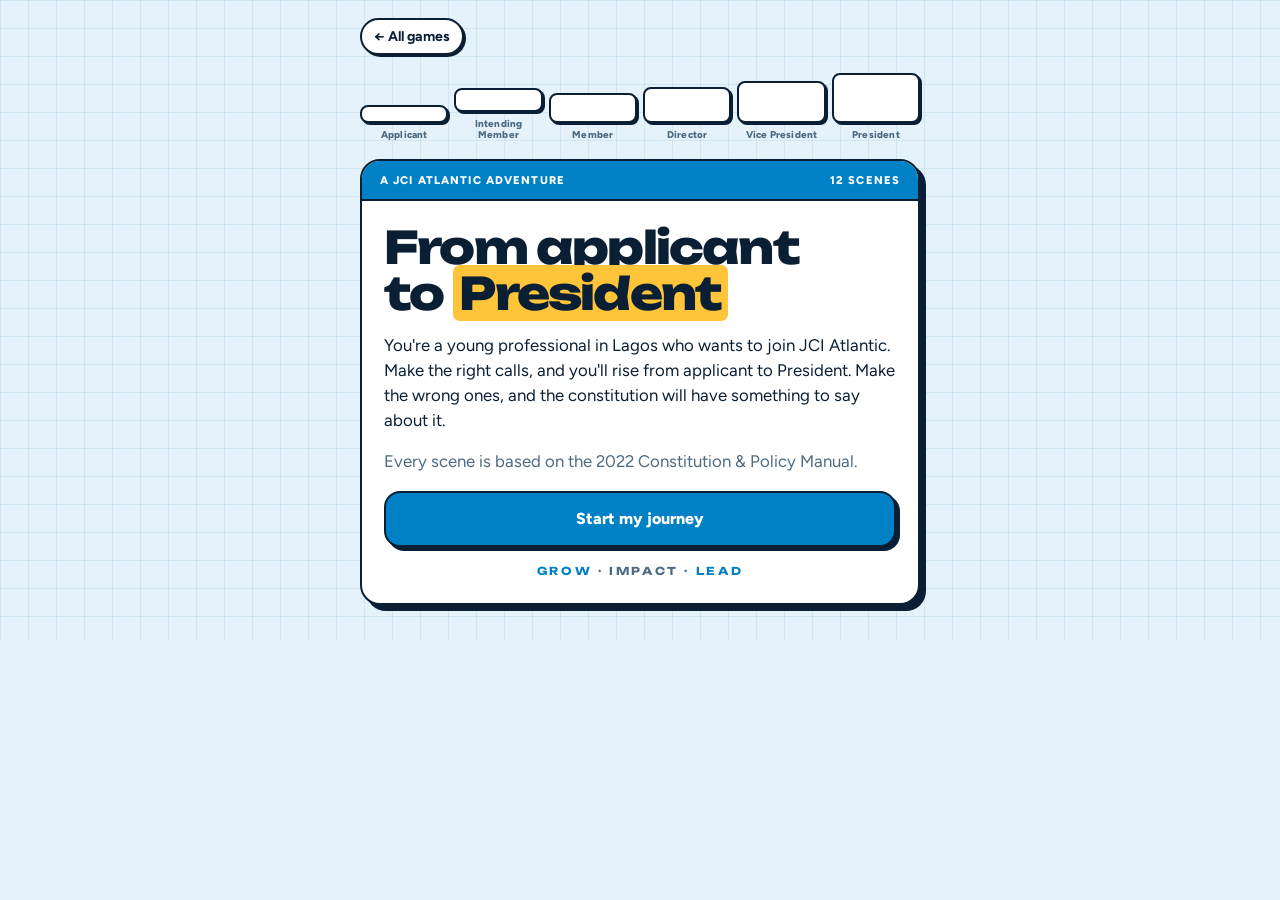
==== site/adventure.html @ ea5b9d31 "JCI Atlantic Constitution Games: swipe, adventure, crossword & bingo Static site served by nginx on " ====
<!doctype html>
<html lang="en"><head><meta charset="utf-8"><meta name="viewport" content="width=device-width,initial-scale=1,viewport-fit=cover">
<title>Road to President</title>
<meta name="theme-color" content="#0081c6">
<link rel="icon" href="favicon.svg" type="image/svg+xml">
<link rel="preconnect" href="https://fonts.googleapis.com">
<link rel="stylesheet" href="https://fonts.googleapis.com/css2?family=Unbounded:wght@700;800&family=Figtree:wght@400;600;800&display=swap">
<link rel="stylesheet" href="theme.css">
<style>
/* Layout: narrow column. A stepped career ladder (bars rise left to right) above the scene panel. */
.app{max-width:560px;margin:0 auto;display:flex;flex-direction:column;gap:18px;padding-block:18px 36px}
.hud{display:flex;justify-content:space-between;align-items:center;gap:12px}
.slips{font-family:var(--display);font-weight:800;font-size:.85rem;font-variant-numeric:tabular-nums;background:var(--surface);border:2.5px solid var(--border);border-radius:99px;padding:5px 14px;box-shadow:2px 2px 0 var(--shade)}
.slips span{color:var(--coral)}

.ladder{display:grid;grid-template-columns:repeat(6,minmax(0,1fr));gap:6px;align-items:end}
.ladder div{display:flex;flex-direction:column;gap:6px;font-size:.62rem;font-weight:800;line-height:1.15;color:var(--muted);text-align:center;letter-spacing:.02em}
.ladder div::before{content:"";border:2.5px solid var(--border);border-radius:8px;background:var(--surface);box-shadow:2px 2px 0 var(--shade)}
.ladder div:nth-child(1)::before{height:14px}.ladder div:nth-child(2)::before{height:20px}.ladder div:nth-child(3)::before{height:26px}
.ladder div:nth-child(4)::before{height:32px}.ladder div:nth-child(5)::before{height:38px}.ladder div:nth-child(6)::before{height:46px}
.ladder div.done::before{background:var(--gold)}
.ladder div.now{color:var(--ink)}
.ladder div.now::before{background:var(--blue)}

.top{background:var(--blue);color:var(--blue-ink);border-bottom:2.5px solid var(--border);padding:11px 18px;display:flex;justify-content:space-between;gap:8px;font-size:.7rem;letter-spacing:.1em;text-transform:uppercase;font-weight:800}
.top.bad{background:var(--coral);color:var(--on-color)} .top.good{background:var(--mint);color:var(--on-color)}
.body{padding:24px 22px;display:flex;flex-direction:column;gap:16px}
h1,h2{font-family:var(--display);font-weight:800;letter-spacing:-.04em;margin:0;text-wrap:balance}
h1{font-size:clamp(2rem,9vw,2.8rem);line-height:1.02}
h1 em{font-style:normal;background:var(--gold);color:var(--on-color);padding:0 .15em;border-radius:.15em;box-decoration-break:clone;-webkit-box-decoration-break:clone}
h2{font-size:1.45rem;line-height:1.15}
.body>p{font-size:1.05rem}
.choices{display:flex;flex-direction:column;gap:12px}
.choice{text-align:left;background:var(--surface);color:var(--ink);border:2.5px solid var(--border);border-radius:16px;padding:14px 16px;font-size:.98rem;font-weight:600;line-height:1.4;
  display:flex;gap:14px;align-items:flex-start;box-shadow:4px 4px 0 var(--shade);transition:transform .08s,box-shadow .08s,background .15s}
.choice:hover{background:var(--blue-soft)}
.choice:active{transform:translate(4px,4px);box-shadow:0 0 0 var(--shade)}
.choice .k{font-family:var(--display);font-weight:800;flex:none;width:30px;height:30px;border-radius:50%;border:2.5px solid var(--border);background:var(--gold);color:var(--on-color);display:grid;place-items:center;font-size:.8rem}
.main,.ghost{border:2.5px solid var(--border);border-radius:16px;padding:14px 16px;font-weight:800;font-size:1rem;box-shadow:4px 4px 0 var(--shade);transition:transform .08s,box-shadow .08s}
.main:active,.ghost:active{transform:translate(4px,4px);box-shadow:0 0 0 var(--shade)}
.main{background:var(--blue);color:var(--blue-ink)}
.ghost{background:var(--surface);color:var(--ink)}
.row>button{flex:1}
.rule{border-top:2px dashed var(--soft);padding-top:14px;display:flex;flex-direction:column;gap:8px}
.fail{font-family:var(--display);font-weight:800;font-size:1.55rem;line-height:1.15;letter-spacing:-.035em;color:var(--coral)}
.win{font-family:var(--display);font-weight:800;font-size:1.25rem;letter-spacing:-.03em;color:var(--mint)}
.big{font-family:var(--display);font-weight:800;font-size:3.6rem;line-height:1;letter-spacing:-.05em;font-variant-numeric:tabular-nums}
.sash{font-family:var(--display);font-weight:700;letter-spacing:.24em;font-size:.68rem;color:var(--muted);text-align:center}
.sash b{color:var(--blue)}
</style></head><body>
<div class="app">
  <div class="hud">
    <a class="back" href="index.html">← All games</a>
    <div class="slips" id="slips" hidden>Slip-ups <span id="slipN">0</span></div>
  </div>
  <div class="ladder" id="ladder"></div>
  <main id="view"></main>
</div>
<script>
const STAGES=["Applicant","Intending Member","Member","Director","Vice President","President"];
const SCENES=[
 {s:0,title:"The application",
  text:"It's 10 February. You've been to a few JCI Atlantic events and you're hooked. You want to be inducted this September. How do you apply?",
  choices:[
   {t:"Email your application to the President through the Director of HR & Welfare, with your birth certificate and a reference letter from a member in good standing.",ok:true},
   {t:"Turn up at the next General Assembly, pay 30,000 naira cash and ask to be inducted on the spot.",fail:"Politely escorted to the refreshments table",why:"Applications go in writing by email, through the Director of HR & Welfare, before 20 February. There's no walk-in induction."},
   {t:"Ask your friend who's a member to add you to the WhatsApp group. That makes it official.",fail:"Added to the group. Still not a member.",why:"Membership starts with a written application and a reference letter. The Board then votes on it."}],
  win:"Applications for September close on 20 February, and the Board accepts them by majority vote. You'll get an acceptance letter by the first weekend in March.",art:"Bylaw 6-3"},
 {s:1,title:"Probation plan",
  text:"You're accepted as an intending member. Probation lasts at least six months. Which plan gets you to induction?",
  choices:[
   {t:"Go to every project, but skip the intending members training. Projects count more.",fail:"Automatically disqualified",why:"Taking part in activities but neglecting the intending members training (or the other way round) is an automatic disqualification for induction."},
   {t:"Attend 3 General Assemblies, 2 projects, 1 JCI Nigeria event in Lagos, the intending members training, and pay 30,000 naira dues before induction.",ok:true},
   {t:"Attend one General Assembly and make a big donation instead.",fail:"Thanked warmly. Not inducted.",why:"The probation checklist is fixed: three General Assemblies, two projects, a JCI Nigeria event, the training, and dues."}],
  win:"After the intending members interview (with your 5-year plan), the Board confirms who gets inducted in the first week of September.",art:"Bylaw 6-4"},
 {s:1,title:"Induction night",
  text:"It's September and you're at the front of the room. The President asks you to recite the JCI Creed.",
  choices:[
   {t:"Read it from your phone. Nobody memorizes these things.",fail:"The whole room recites it for you, slowly",why:"Intending members recite the Creed off hand at induction."},
   {t:"Recite it from memory, then take the oath.",ok:true},
   {t:"Ask to skip the Creed and go straight to the lapel pin.",fail:"No pin for you tonight",why:"The Creed comes first, then the oath, then the lapel pin, certificate and a copy of the constitution."}],
  win:"You recite the Creed, take the oath, and the President pins your JCI lapel pin. Welcome to JCI Atlantic.",art:"Article 6-5"},
 {s:2,title:"Your first AGM",
  text:"It's the November Annual General Meeting, your first as a full member. What do you wear?",
  choices:[
   {t:"Smart business casual. Chinos, a nice shirt, no tie.",fail:"Fined 1,000 naira and muted for the day",why:"Dressing to the AGM is strictly formal or traditional. Improper dressing costs 1,000 naira and your speaking and voting rights at that meeting."},
   {t:"Formal or traditional attire.",ok:true},
   {t:"Your JCI Atlantic t-shirt. Show some team spirit.",fail:"Team spirit noted. Fine also noted.",why:"Business meetings call for formal, business casual or traditional attire, and the AGM only accepts formal or traditional."}],
  win:"You look the part. The AGM is strictly formal or traditional.",art:"Article 8-1, Sec. 2"},
 {s:2,title:"Election time",
  text:"The elections begin. A candidate for President is your friend and you'd love to vote for them. What happens?",
  choices:[
   {t:"You vote. You're a member now, and every vote counts.",fail:"Your ballot is gently handed back",why:"Newly inducted members can't vote for elected officers at the AGM of the year they were inducted."},
   {t:"Give your vote to a senior member as your proxy.",fail:"The General Legal Counsel shakes her head",why:"Proxies aren't recognized, and no one can cast more than one vote."},
   {t:"You watch this one. New inductees can't vote for officers at the AGM of their induction year.",ok:true}],
  win:"Next year you'll have the vote. For now, you get a front-row view of how elections run.",art:"Bylaw 6-7"},
 {s:2,title:"Dues season",
  text:"It's March and money is tight. You can't pay the 30,000 naira dues all at once. What do you do?",
  choices:[
   {t:"Relax. Dues are due by December.",fail:"April arrives. Your vote doesn't.",why:"Dues are due by 31 March. After that you lose your vote, your speaking rights and financial benefits."},
   {t:"Agree a payment plan with the Director of Finance before 31 March, finishing by 31 May.",ok:true},
   {t:"Skip this year and pay double next year.",fail:"Two years unpaid, membership withdrawn",why:"Not paying for two consecutive years means automatic withdrawal of membership."}],
  win:"A payment plan agreed before 31 March keeps your rights, as long as it ends by 31 May.",art:"Bylaw 15-4"},
 {s:2,title:"Running late",
  text:"You know you'll be late to Sunday's General Assembly. What do you do?",
  choices:[
   {t:"Email the General Secretary at least 12 hours before the meeting.",ok:true},
   {t:"Post 'running late' in the WhatsApp group five minutes before start.",fail:"Fined 500 naira for lateness",why:"Apologies go by email to the General Secretary, at least 12 hours before the meeting. Late without notice means a fine."},
   {t:"Just slip in quietly. Nobody notices one person.",fail:"The Meeting Manager notices. The Meeting Manager always notices.",why:"The Meeting Manager takes attendance. Arriving less than 5 minutes before start time without notice counts as late."}],
  win:"Written notice by email, 12 hours ahead, keeps you in the clear.",art:"Article 8-1, Sec. 3"},
 {s:3,title:"Joining the Board",
  text:"You're appointed Director of Communications. The Officers Training School in January clashes with a trip. What do you do?",
  choices:[
   {t:"Skip it. You'll read the notes later.",fail:"Your seat goes to someone else",why:"The OTS is mandatory for all officers. Missing it is grounds for terminating your position and appointing someone new."},
   {t:"Move the trip and attend the OTS.",ok:true},
   {t:"Send your assistant to attend on your behalf.",fail:"Your assistant now has your job",why:"Every officer must attend the OTS themselves."}],
  win:"Good call. And as Director of Communications, remember: at least two social media posts every week.",art:"Bylaw 13-5"},
 {s:3,title:"Ambition",
  text:"You've been a member for 15 months with one Board tenure. You want to run for Vice President this year. Can you?",
  choices:[
   {t:"Yes. Any member in good standing can run.",fail:"Nomination returned by the committee",why:"VP candidates need at least 23 months of membership and two complete Board tenures, among other requirements."},
   {t:"Not yet. You need 23 months as a member and two complete Board tenures.",ok:true},
   {t:"Yes, if you pay double the nomination fee.",fail:"The committee is not for sale",why:"The nomination fee doesn't change eligibility."}],
  win:"VP candidates also need to be on the current Board, have attended a JCIN area conference and a national convention, have 70% attendance this year, and have completed two JCI courses.",art:"Article 9-9, Sec. 6"},
 {s:4,title:"The nomination",
  text:"A year later, you're eligible. How do you get on the ballot for Vice President?",
  choices:[
   {t:"Stand up at the AGM and announce yourself.",fail:"The President asks if there are written nominations. There are.",why:"Verbal nominations at the AGM happen only if no written nomination has come in for that office."},
   {t:"Get a written nomination from two members in good standing to the Nomination Committee at least 30 days before the AGM, then pay 5,000 naira.",ok:true},
   {t:"Send your election flier to every platform straight away.",fail:"Flier pulled for review",why:"The Nomination Committee must review and approve fliers before they go out."}],
  win:"You're on the ballot. You win, and you're assigned to Administration.",art:"Bylaw 9-6.3"},
 {s:4,title:"The unexpected",
  text:"Midway through your term as VP Administration, the President relocates abroad and can't continue. What happens?",
  choices:[
   {t:"The VP Project automatically becomes President.",fail:"The General Legal Counsel reads the bylaw aloud",why:"The VP Administration has the first right of refusal. The VP Project steps in only if they decline."},
   {t:"You have the first right of refusal. If you accept, it's subject to approval at the next General Membership Meeting.",ok:true},
   {t:"The Board calls a snap election that weekend.",fail:"Nice try. No snap elections.",why:"A presidential vacancy goes to the VP Administration first, then the VP Project."}],
  win:"You step up to finish the term. Now for the real test: running for a full term of your own.",art:"Bylaw 9-10, Sec. 3"},
 {s:4,title:"Running for President",
  text:"You want to run for a full term as President. Which checklist do you need to meet?",
  choices:[
   {t:"Be financial, 3 complete Board tenures, on the current Board, VP experience, 35 months of membership, a JCIN area conference and national convention, 70% attendance this year, and 3 JCI courses.",ok:true},
   {t:"Be financial and have 18 months of membership. Experience comes on the job.",fail:"Nomination returned. Again.",why:"Presidential candidates need 35 months of membership, three complete Board tenures and VP experience, among other requirements."},
   {t:"Anything goes. You've already been acting President.",fail:"Acting is not the same as eligible",why:"Every presidential candidate must meet the full list of qualifications, without exception."}],
  win:"You meet every requirement. On AGM day, the votes are counted.",art:"Article 9-9, Sec. 5"}
];

const $=id=>document.getElementById(id);
const view=$("view");
let n=0,slips=0;
function shuffle(a){a=a.slice();for(let j=a.length-1;j>0;j--){const r=Math.floor(Math.random()*(j+1));[a[j],a[r]]=[a[r],a[j]]}return a}
function esc(s){return s.replace(/[&<>]/g,c=>({"&":"&amp;","<":"&lt;",">":"&gt;"}[c]))}
function ladder(stage){
  $("ladder").innerHTML=STAGES.map((x,k)=>`<div class="${k<stage?"done":k===stage?"now":""}">${x}</div>`).join("");
}

function intro(){
  $("slips").hidden=true;ladder(-1);
  view.innerHTML=`<section class="panel"><div class="top"><span>A JCI Atlantic adventure</span><span>12 scenes</span></div>
  <div class="body">
    <h1>From applicant to <em>President</em></h1>
    <p>You're a young professional in Lagos who wants to join JCI Atlantic. Make the right calls, and you'll rise from applicant to President. Make the wrong ones, and the constitution will have something to say about it.</p>
    <p class="muted">Every scene is based on the 2022 Constitution &amp; Policy Manual.</p>
    <button class="main" id="go">Start my journey</button>
    <div class="sash"><b>GROW</b> · IMPACT · <b>LEAD</b></div>
  </div></section>`;
  $("go").onclick=()=>{n=0;slips=0;$("slips").hidden=false;$("slipN").textContent=0;scene()};
}

function scene(){
  const sc=SCENES[n];ladder(sc.s);
  const opts=shuffle(sc.choices);
  view.innerHTML=`<section class="panel"><div class="top"><span>${STAGES[sc.s]}</span><span>Scene ${n+1} of ${SCENES.length}</span></div>
  <div class="body"><h2>${esc(sc.title)}</h2><p>${esc(sc.text)}</p>
  <div class="choices">${opts.map((o,k)=>`<button class="choice" data-k="${k}"><span class="k">${"ABC"[k]}</span><span>${esc(o.t)}</span></button>`).join("")}</div></div></section>`;
  view.querySelectorAll(".choice").forEach(b=>b.onclick=()=>pick(opts[+b.dataset.k]));
  view.querySelector(".choice").focus({preventScroll:true});
  window.scrollTo({top:0});
}

function pick(o){
  const sc=SCENES[n];
  if(o.ok){
    view.innerHTML=`<section class="panel"><div class="top good"><span>Good call</span><span>${esc(sc.art)}</span></div>
    <div class="body"><div class="win">✓ ${esc(sc.title)}: done</div><p>${esc(sc.win)}</p>
    <span class="cite">${esc(sc.art)}</span>
    <button class="main" id="nx">${n+1<SCENES.length?"Continue →":"Count the votes →"}</button></div></section>`;
    $("nx").onclick=()=>{n++;n<SCENES.length?scene():finale()};$("nx").focus();
  }else{
    slips++;$("slipN").textContent=slips;
    view.innerHTML=`<section class="panel"><div class="top bad"><span>Game over (sort of)</span><span>${esc(sc.art)}</span></div>
    <div class="body"><div class="fail">${esc(o.fail)}</div>
    <p class="muted">You chose: ${esc(o.t)}</p>
    <div class="rule"><span class="label">What the constitution says</span><p>${esc(o.why)}</p><span class="cite">${esc(sc.art)}</span></div>
    <div class="row"><button class="ghost" id="rs">Start over</button><button class="main" id="rw">Rewind this scene</button></div></div></section>`;
    $("rw").onclick=scene;$("rs").onclick=intro;$("rw").focus();
  }
}

function finale(){
  ladder(5);
  const verdict=slips===0?"A flawless campaign. The General Legal Counsel wants to hire you.":slips<=3?"A few stumbles on the way, but you knew your constitution when it counted.":"You got there, though the constitution had to remind you a few times. Maybe give it another read.";
  view.innerHTML=`<section class="panel"><div class="top good"><span>AGM results</span><span>Elected</span></div>
  <div class="body"><span class="label">Elected by majority vote</span>
  <h1>You're the <em>President</em></h1>
  <p>The Nomination Committee announces the result to the General Assembly, and you take the oath of office. Your term starts on 1 January.</p>
  <div><span class="label">Slip-ups on the way</span><div class="big">${slips}</div></div>
  <p>${verdict}</p>
  <div class="row"><button class="main" id="ag">Play again</button></div>
  <div class="sash"><b>GROW</b> · IMPACT · <b>LEAD</b></div></div></section>`;
  $("ag").onclick=intro;
}
intro();
</script>
</body></html>
---- site/theme.css ----
/* JCI Atlantic Constitution Games — shared theme.
   Direction: sticker-board arcade. Chunky wide display type, thick ink outlines, hard offset shadows,
   JCI blue + gold with coral/mint for wrong/right, on a faint blueprint grid. */
:root{
  --bg:#e6f2fb; --grid:rgba(0,104,170,.09); --surface:#ffffff; --surface-2:#f3f9fd;
  --ink:#0a1f33; --muted:#4c6a82; --border:#0a1f33; --shade:#0a1f33; --soft:#cfe2ef;
  --blue:#0081c6; --blue-ink:#ffffff; --blue-soft:#cde9f9;
  --gold:#ffc53a; --gold-soft:#ffeab3; --coral:#ff6a55; --mint:#1fbf87; --on-color:#0a1f33;
  --display:"Unbounded","Arial Black",system-ui,sans-serif;
  --body:"Figtree",system-ui,-apple-system,"Segoe UI",sans-serif;
}
@media (prefers-color-scheme:dark){:root:not([data-theme="light"]){
  --bg:#071522; --grid:rgba(90,170,230,.07); --surface:#0f2738; --surface-2:#13304a;
  --ink:#eaf5fd; --muted:#93b3c9; --border:#5f9fc7; --shade:#000910; --soft:#24455e;
  --blue:#2fa8e6; --blue-ink:#04131e; --blue-soft:#15415d;
  --gold:#ffc53a; --gold-soft:#4a3a0e; --coral:#ff7a66; --mint:#33d29a; --on-color:#0a1f33; color-scheme:dark}}
:root[data-theme="dark"]{
  --bg:#071522; --grid:rgba(90,170,230,.07); --surface:#0f2738; --surface-2:#13304a;
  --ink:#eaf5fd; --muted:#93b3c9; --border:#5f9fc7; --shade:#000910; --soft:#24455e;
  --blue:#2fa8e6; --blue-ink:#04131e; --blue-soft:#15415d;
  --gold:#ffc53a; --gold-soft:#4a3a0e; --coral:#ff7a66; --mint:#33d29a; --on-color:#0a1f33; color-scheme:dark}

*{box-sizing:border-box}
:root{padding-top:env(safe-area-inset-top,0px);padding-bottom:env(safe-area-inset-bottom,0px)}
html{background:var(--bg)}
body{margin:0;background-color:var(--bg);color:var(--ink);font-family:var(--body);font-size:16px;line-height:1.5;
  background-image:linear-gradient(var(--grid) 1px,transparent 1px),linear-gradient(90deg,var(--grid) 1px,transparent 1px);
  background-size:28px 28px;
  padding-left:max(16px,env(safe-area-inset-left,0px));padding-right:max(16px,env(safe-area-inset-right,0px))}
[hidden]{display:none!important}
img{max-width:100%}
p{margin:0}

/* top bar */
.topbar{display:flex;justify-content:space-between;align-items:center;gap:12px;flex-wrap:wrap}
.logo{display:flex;align-items:center;gap:10px;color:var(--ink);text-decoration:none}
.logo .mark{width:38px;height:38px;border-radius:11px;background:var(--blue);border:2.5px solid var(--border);box-shadow:3px 3px 0 var(--shade);
  display:grid;place-items:center;font-family:var(--display);font-weight:800;font-size:.72rem;color:var(--blue-ink);letter-spacing:-.02em}
.logo .txt{font-family:var(--display);font-weight:700;font-size:.92rem;line-height:1.1;letter-spacing:-.01em}
.logo .txt small{display:block;font-family:var(--body);font-weight:600;font-size:.72rem;color:var(--muted);letter-spacing:.08em;text-transform:uppercase}
.back{font-weight:700;font-size:.88rem;color:var(--ink);text-decoration:none;border:2px solid var(--border);border-radius:99px;padding:6px 12px;background:var(--surface);box-shadow:2px 2px 0 var(--shade)}
.back:hover{background:var(--gold-soft)}

/* type */
.display{font-family:var(--display);font-weight:800;letter-spacing:-.035em;line-height:1;margin:0;text-wrap:balance}
.hl{color:var(--blue)}
.mark-gold{background:var(--gold);color:var(--on-color);padding:0 .18em;border-radius:.18em;box-decoration-break:clone;-webkit-box-decoration-break:clone}
.label{font-size:.72rem;letter-spacing:.1em;text-transform:uppercase;font-weight:800;color:var(--muted)}
.muted{color:var(--muted)}

/* surfaces */
.panel{background:var(--surface);border:2.5px solid var(--border);border-radius:20px;box-shadow:6px 6px 0 var(--shade);overflow:hidden}
.band{background:var(--blue);color:var(--blue-ink);border-bottom:2.5px solid var(--border);padding:11px 18px;display:flex;justify-content:space-between;gap:10px;
  font-size:.72rem;letter-spacing:.1em;text-transform:uppercase;font-weight:800}
.band.good{background:var(--mint);color:var(--on-color)} .band.bad{background:var(--coral);color:var(--on-color)} .band.gold{background:var(--gold);color:var(--on-color)}
.cite{align-self:flex-start;display:inline-block;font-size:.78rem;font-weight:800;background:var(--gold);color:var(--on-color);padding:3px 11px;border-radius:99px;border:2px solid var(--border)}

/* buttons */
button{font:inherit;cursor:pointer;color:inherit}
.btn{border:2.5px solid var(--border);border-radius:14px;padding:12px 16px;font-weight:800;font-size:1rem;background:var(--surface);color:var(--ink);
  box-shadow:3px 3px 0 var(--shade);transition:transform .08s,box-shadow .08s,background .15s}
.btn:hover{background:var(--surface-2)}
.btn:active{transform:translate(3px,3px);box-shadow:0 0 0 var(--shade)}
.btn:disabled{opacity:.5;cursor:default}
.btn.main{background:var(--blue);color:var(--blue-ink)}
.btn.gold{background:var(--gold);color:var(--on-color)}
.btn.good{background:var(--mint);color:var(--on-color)}
.btn.bad{background:var(--coral);color:var(--on-color)}
button:focus-visible,a:focus-visible,input:focus-visible{outline:3px solid var(--gold);outline-offset:3px}
.row{display:flex;gap:10px;flex-wrap:wrap}.row>.btn{flex:1}

.tape{font-family:var(--display);font-weight:700;letter-spacing:.24em;font-size:.68rem;text-align:center;color:var(--muted)}
.tape b{color:var(--blue)}
@keyframes pop{0%{transform:scale(.94);opacity:.4}100%{transform:none;opacity:1}}
.pop{animation:pop .22s ease-out}
@media (prefers-reduced-motion:reduce){*{transition:none!important;animation:none!important}}
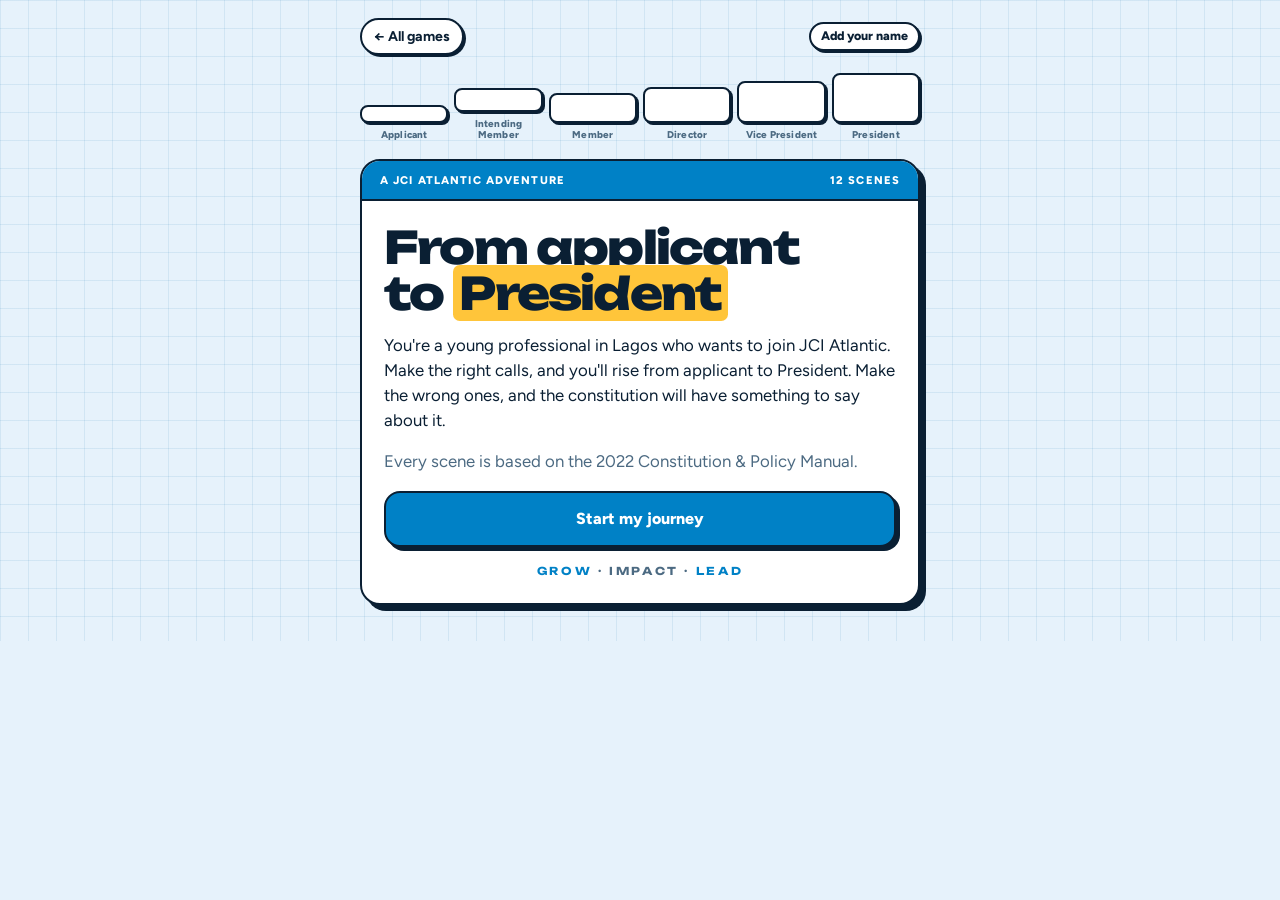
==== commit 9457e96b: "Ask for the player's name before a game starts Name is asked once (when picking a game, or on a dire" ====
--- a/site/adventure.html
+++ b/site/adventure.html
@@ -9,7 +9,7 @@
 <style>
 /* Layout: narrow column. A stepped career ladder (bars rise left to right) above the scene panel. */
 .app{max-width:560px;margin:0 auto;display:flex;flex-direction:column;gap:18px;padding-block:18px 36px}
-.hud{display:flex;justify-content:space-between;align-items:center;gap:12px}
+.hud{display:flex;justify-content:space-between;align-items:center;gap:10px;flex-wrap:wrap}
 .slips{font-family:var(--display);font-weight:800;font-size:.85rem;font-variant-numeric:tabular-nums;background:var(--surface);border:2.5px solid var(--border);border-radius:99px;padding:5px 14px;box-shadow:2px 2px 0 var(--shade)}
 .slips span{color:var(--coral)}
 
@@ -51,12 +51,15 @@
 <div class="app">
   <div class="hud">
     <a class="back" href="index.html">← All games</a>
+    <div class="player" id="player"></div>
     <div class="slips" id="slips" hidden>Slip-ups <span id="slipN">0</span></div>
   </div>
   <div class="ladder" id="ladder"></div>
   <main id="view"></main>
 </div>
+<script src="player.js"></script>
 <script>
+JCIPlayer.chip(document.getElementById("player"));
 const STAGES=["Applicant","Intending Member","Member","Director","Vice President","President"];
 const SCENES=[
  {s:0,title:"The application",
@@ -164,7 +167,7 @@
     <button class="main" id="go">Start my journey</button>
     <div class="sash"><b>GROW</b> · IMPACT · <b>LEAD</b></div>
   </div></section>`;
-  $("go").onclick=()=>{n=0;slips=0;$("slips").hidden=false;$("slipN").textContent=0;scene()};
+  $("go").onclick=()=>JCIPlayer.require(()=>{n=0;slips=0;$("slips").hidden=false;$("slipN").textContent=0;scene()});
 }
 
 function scene(){
@@ -202,7 +205,7 @@
   const verdict=slips===0?"A flawless campaign. The General Legal Counsel wants to hire you.":slips<=3?"A few stumbles on the way, but you knew your constitution when it counted.":"You got there, though the constitution had to remind you a few times. Maybe give it another read.";
   view.innerHTML=`<section class="panel"><div class="top good"><span>AGM results</span><span>Elected</span></div>
   <div class="body"><span class="label">Elected by majority vote</span>
-  <h1>You're the <em>President</em></h1>
+  <h1>${JCIPlayer.name()?esc(JCIPlayer.name())+", you're the ":"You're the "}<em>President</em></h1>
   <p>The Nomination Committee announces the result to the General Assembly, and you take the oath of office. Your term starts on 1 January.</p>
   <div><span class="label">Slip-ups on the way</span><div class="big">${slips}</div></div>
   <p>${verdict}</p>
--- a/site/theme.css
+++ b/site/theme.css
@@ -74,3 +74,21 @@
 @keyframes pop{0%{transform:scale(.94);opacity:.4}100%{transform:none;opacity:1}}
 .pop{animation:pop .22s ease-out}
 @media (prefers-reduced-motion:reduce){*{transition:none!important;animation:none!important}}
+
+/* player name: chip + sign-in dialog */
+.player{display:flex;align-items:center;gap:8px;font-size:.85rem;font-weight:600;color:var(--muted);min-width:0}
+.player .who{overflow:hidden;text-overflow:ellipsis;white-space:nowrap;max-width:14em}
+.player b{color:var(--ink)}
+.player .change{border:2px solid var(--border);border-radius:99px;padding:3px 10px;background:var(--surface);color:var(--ink);font-weight:800;font-size:.78rem;box-shadow:2px 2px 0 var(--shade)}
+.player .change:hover{background:var(--gold-soft)}
+.name-overlay{position:fixed;inset:0;z-index:50;display:grid;place-items:center;
+  background:color-mix(in srgb,var(--bg) 70%,transparent);backdrop-filter:blur(3px);-webkit-backdrop-filter:blur(3px);
+  padding:max(16px,env(safe-area-inset-top,0px)) max(16px,env(safe-area-inset-right,0px)) max(16px,env(safe-area-inset-bottom,0px)) max(16px,env(safe-area-inset-left,0px))}
+.name-box{width:100%;max-width:420px;animation:pop .2s ease-out}
+.name-body{padding:22px;display:flex;flex-direction:column;gap:12px}
+.name-body h2{font-size:clamp(1.5rem,6.5vw,1.9rem)}
+.name-body input{font:inherit;font-size:1.15rem;font-weight:800;color:var(--ink);background:var(--surface-2);border:2.5px solid var(--border);border-radius:14px;padding:12px 14px;width:100%}
+.name-body input::placeholder{color:var(--muted);font-weight:600}
+.name-err{color:var(--coral);font-weight:800;font-size:.88rem}
+.name-body .row{margin-top:6px}
+html.name-open{overflow:hidden}
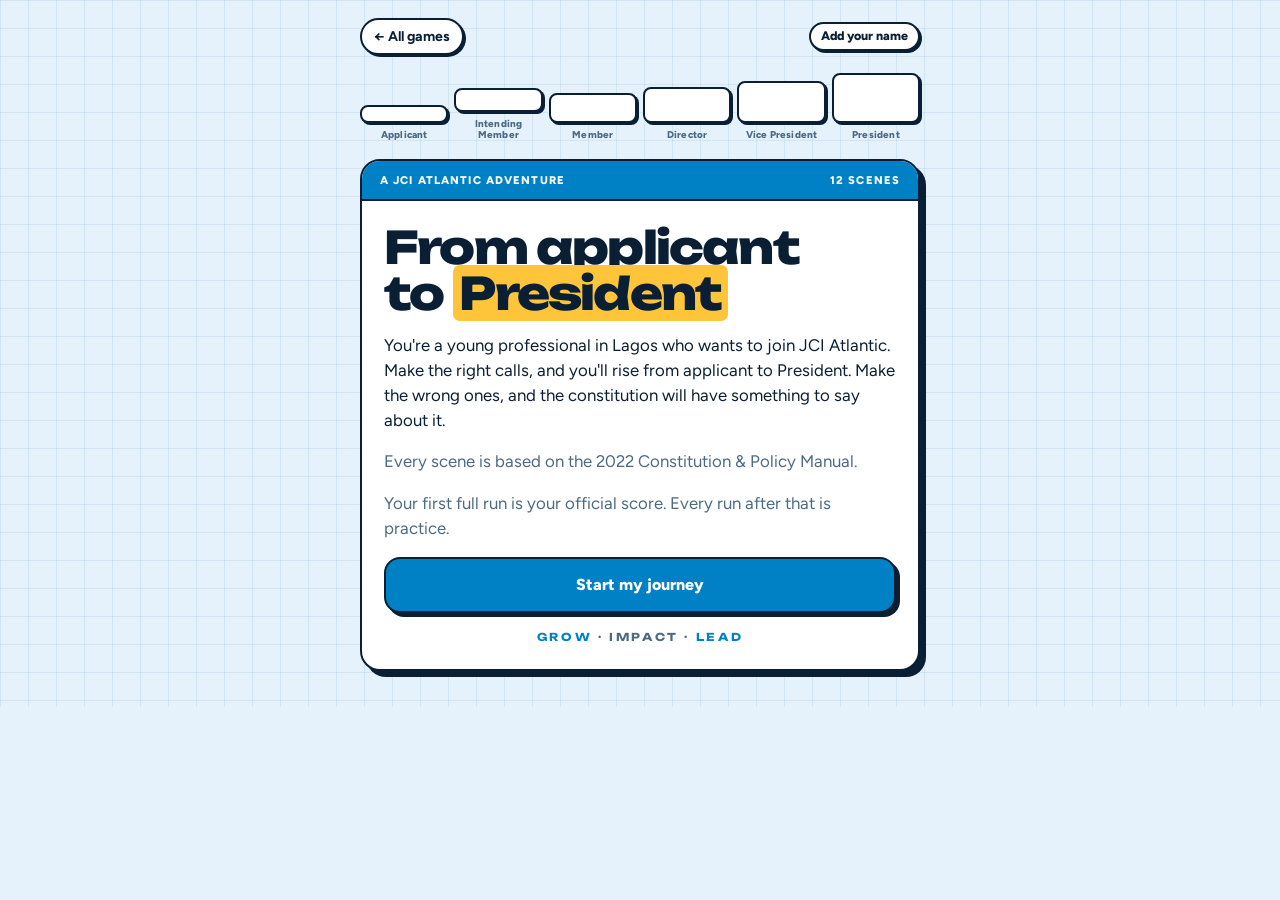
==== commit 9e0a5a60: "Server-marked rounds with monthly official scores Answers move from the pages into the Worker (src/c" ====
--- a/site/adventure.html
+++ b/site/adventure.html
@@ -45,6 +45,9 @@
 .fail{font-family:var(--display);font-weight:800;font-size:1.55rem;line-height:1.15;letter-spacing:-.035em;color:var(--coral)}
 .win{font-family:var(--display);font-weight:800;font-size:1.25rem;letter-spacing:-.03em;color:var(--mint)}
 .big{font-family:var(--display);font-weight:800;font-size:3.6rem;line-height:1;letter-spacing:-.05em;font-variant-numeric:tabular-nums}
+.tag{align-self:flex-start;display:inline-block;font-size:.7rem;font-weight:800;letter-spacing:.08em;text-transform:uppercase;border:2px solid var(--border);border-radius:99px;padding:2px 10px}
+.tag.off{background:var(--gold);color:var(--on-color)} .tag.prac{background:var(--surface-2);color:var(--muted)}
+.choice:disabled{opacity:.6;cursor:wait}
 .sash{font-family:var(--display);font-weight:700;letter-spacing:.24em;font-size:.68rem;color:var(--muted);text-align:center}
 .sash b{color:var(--blue)}
 </style></head><body>
@@ -61,101 +64,14 @@
 <script>
 JCIPlayer.chip(document.getElementById("player"));
 const STAGES=["Applicant","Intending Member","Member","Director","Vice President","President"];
-const SCENES=[
- {s:0,title:"The application",
-  text:"It's 10 February. You've been to a few JCI Atlantic events and you're hooked. You want to be inducted this September. How do you apply?",
-  choices:[
-   {t:"Email your application to the President through the Director of HR & Welfare, with your birth certificate and a reference letter from a member in good standing.",ok:true},
-   {t:"Turn up at the next General Assembly, pay 30,000 naira cash and ask to be inducted on the spot.",fail:"Politely escorted to the refreshments table",why:"Applications go in writing by email, through the Director of HR & Welfare, before 20 February. There's no walk-in induction."},
-   {t:"Ask your friend who's a member to add you to the WhatsApp group. That makes it official.",fail:"Added to the group. Still not a member.",why:"Membership starts with a written application and a reference letter. The Board then votes on it."}],
-  win:"Applications for September close on 20 February, and the Board accepts them by majority vote. You'll get an acceptance letter by the first weekend in March.",art:"Bylaw 6-3"},
- {s:1,title:"Probation plan",
-  text:"You're accepted as an intending member. Probation lasts at least six months. Which plan gets you to induction?",
-  choices:[
-   {t:"Go to every project, but skip the intending members training. Projects count more.",fail:"Automatically disqualified",why:"Taking part in activities but neglecting the intending members training (or the other way round) is an automatic disqualification for induction."},
-   {t:"Attend 3 General Assemblies, 2 projects, 1 JCI Nigeria event in Lagos, the intending members training, and pay 30,000 naira dues before induction.",ok:true},
-   {t:"Attend one General Assembly and make a big donation instead.",fail:"Thanked warmly. Not inducted.",why:"The probation checklist is fixed: three General Assemblies, two projects, a JCI Nigeria event, the training, and dues."}],
-  win:"After the intending members interview (with your 5-year plan), the Board confirms who gets inducted in the first week of September.",art:"Bylaw 6-4"},
- {s:1,title:"Induction night",
-  text:"It's September and you're at the front of the room. The President asks you to recite the JCI Creed.",
-  choices:[
-   {t:"Read it from your phone. Nobody memorizes these things.",fail:"The whole room recites it for you, slowly",why:"Intending members recite the Creed off hand at induction."},
-   {t:"Recite it from memory, then take the oath.",ok:true},
-   {t:"Ask to skip the Creed and go straight to the lapel pin.",fail:"No pin for you tonight",why:"The Creed comes first, then the oath, then the lapel pin, certificate and a copy of the constitution."}],
-  win:"You recite the Creed, take the oath, and the President pins your JCI lapel pin. Welcome to JCI Atlantic.",art:"Article 6-5"},
- {s:2,title:"Your first AGM",
-  text:"It's the November Annual General Meeting, your first as a full member. What do you wear?",
-  choices:[
-   {t:"Smart business casual. Chinos, a nice shirt, no tie.",fail:"Fined 1,000 naira and muted for the day",why:"Dressing to the AGM is strictly formal or traditional. Improper dressing costs 1,000 naira and your speaking and voting rights at that meeting."},
-   {t:"Formal or traditional attire.",ok:true},
-   {t:"Your JCI Atlantic t-shirt. Show some team spirit.",fail:"Team spirit noted. Fine also noted.",why:"Business meetings call for formal, business casual or traditional attire, and the AGM only accepts formal or traditional."}],
-  win:"You look the part. The AGM is strictly formal or traditional.",art:"Article 8-1, Sec. 2"},
- {s:2,title:"Election time",
-  text:"The elections begin. A candidate for President is your friend and you'd love to vote for them. What happens?",
-  choices:[
-   {t:"You vote. You're a member now, and every vote counts.",fail:"Your ballot is gently handed back",why:"Newly inducted members can't vote for elected officers at the AGM of the year they were inducted."},
-   {t:"Give your vote to a senior member as your proxy.",fail:"The General Legal Counsel shakes her head",why:"Proxies aren't recognized, and no one can cast more than one vote."},
-   {t:"You watch this one. New inductees can't vote for officers at the AGM of their induction year.",ok:true}],
-  win:"Next year you'll have the vote. For now, you get a front-row view of how elections run.",art:"Bylaw 6-7"},
- {s:2,title:"Dues season",
-  text:"It's March and money is tight. You can't pay the 30,000 naira dues all at once. What do you do?",
-  choices:[
-   {t:"Relax. Dues are due by December.",fail:"April arrives. Your vote doesn't.",why:"Dues are due by 31 March. After that you lose your vote, your speaking rights and financial benefits."},
-   {t:"Agree a payment plan with the Director of Finance before 31 March, finishing by 31 May.",ok:true},
-   {t:"Skip this year and pay double next year.",fail:"Two years unpaid, membership withdrawn",why:"Not paying for two consecutive years means automatic withdrawal of membership."}],
-  win:"A payment plan agreed before 31 March keeps your rights, as long as it ends by 31 May.",art:"Bylaw 15-4"},
- {s:2,title:"Running late",
-  text:"You know you'll be late to Sunday's General Assembly. What do you do?",
-  choices:[
-   {t:"Email the General Secretary at least 12 hours before the meeting.",ok:true},
-   {t:"Post 'running late' in the WhatsApp group five minutes before start.",fail:"Fined 500 naira for lateness",why:"Apologies go by email to the General Secretary, at least 12 hours before the meeting. Late without notice means a fine."},
-   {t:"Just slip in quietly. Nobody notices one person.",fail:"The Meeting Manager notices. The Meeting Manager always notices.",why:"The Meeting Manager takes attendance. Arriving less than 5 minutes before start time without notice counts as late."}],
-  win:"Written notice by email, 12 hours ahead, keeps you in the clear.",art:"Article 8-1, Sec. 3"},
- {s:3,title:"Joining the Board",
-  text:"You're appointed Director of Communications. The Officers Training School in January clashes with a trip. What do you do?",
-  choices:[
-   {t:"Skip it. You'll read the notes later.",fail:"Your seat goes to someone else",why:"The OTS is mandatory for all officers. Missing it is grounds for terminating your position and appointing someone new."},
-   {t:"Move the trip and attend the OTS.",ok:true},
-   {t:"Send your assistant to attend on your behalf.",fail:"Your assistant now has your job",why:"Every officer must attend the OTS themselves."}],
-  win:"Good call. And as Director of Communications, remember: at least two social media posts every week.",art:"Bylaw 13-5"},
- {s:3,title:"Ambition",
-  text:"You've been a member for 15 months with one Board tenure. You want to run for Vice President this year. Can you?",
-  choices:[
-   {t:"Yes. Any member in good standing can run.",fail:"Nomination returned by the committee",why:"VP candidates need at least 23 months of membership and two complete Board tenures, among other requirements."},
-   {t:"Not yet. You need 23 months as a member and two complete Board tenures.",ok:true},
-   {t:"Yes, if you pay double the nomination fee.",fail:"The committee is not for sale",why:"The nomination fee doesn't change eligibility."}],
-  win:"VP candidates also need to be on the current Board, have attended a JCIN area conference and a national convention, have 70% attendance this year, and have completed two JCI courses.",art:"Article 9-9, Sec. 6"},
- {s:4,title:"The nomination",
-  text:"A year later, you're eligible. How do you get on the ballot for Vice President?",
-  choices:[
-   {t:"Stand up at the AGM and announce yourself.",fail:"The President asks if there are written nominations. There are.",why:"Verbal nominations at the AGM happen only if no written nomination has come in for that office."},
-   {t:"Get a written nomination from two members in good standing to the Nomination Committee at least 30 days before the AGM, then pay 5,000 naira.",ok:true},
-   {t:"Send your election flier to every platform straight away.",fail:"Flier pulled for review",why:"The Nomination Committee must review and approve fliers before they go out."}],
-  win:"You're on the ballot. You win, and you're assigned to Administration.",art:"Bylaw 9-6.3"},
- {s:4,title:"The unexpected",
-  text:"Midway through your term as VP Administration, the President relocates abroad and can't continue. What happens?",
-  choices:[
-   {t:"The VP Project automatically becomes President.",fail:"The General Legal Counsel reads the bylaw aloud",why:"The VP Administration has the first right of refusal. The VP Project steps in only if they decline."},
-   {t:"You have the first right of refusal. If you accept, it's subject to approval at the next General Membership Meeting.",ok:true},
-   {t:"The Board calls a snap election that weekend.",fail:"Nice try. No snap elections.",why:"A presidential vacancy goes to the VP Administration first, then the VP Project."}],
-  win:"You step up to finish the term. Now for the real test: running for a full term of your own.",art:"Bylaw 9-10, Sec. 3"},
- {s:4,title:"Running for President",
-  text:"You want to run for a full term as President. Which checklist do you need to meet?",
-  choices:[
-   {t:"Be financial, 3 complete Board tenures, on the current Board, VP experience, 35 months of membership, a JCIN area conference and national convention, 70% attendance this year, and 3 JCI courses.",ok:true},
-   {t:"Be financial and have 18 months of membership. Experience comes on the job.",fail:"Nomination returned. Again.",why:"Presidential candidates need 35 months of membership, three complete Board tenures and VP experience, among other requirements."},
-   {t:"Anything goes. You've already been acting President.",fail:"Acting is not the same as eligible",why:"Every presidential candidate must meet the full list of qualifications, without exception."}],
-  win:"You meet every requirement. On AGM day, the votes are counted.",art:"Article 9-9, Sec. 5"}
-];
-
 const $=id=>document.getElementById(id);
 const view=$("view");
-let n=0,slips=0;
-function shuffle(a){a=a.slice();for(let j=a.length-1;j>0;j--){const r=Math.floor(Math.random()*(j+1));[a[j],a[r]]=[a[r],a[j]]}return a}
-function esc(s){return s.replace(/[&<>]/g,c=>({"&":"&amp;","<":"&lt;",">":"&gt;"}[c]))}
+let R=null,cur=null,slips=0,official=false,busy=false,total=12;
+function esc(s){return String(s).replace(/[&<>]/g,c=>({"&":"&amp;","<":"&lt;",">":"&gt;"}[c]))}
 function ladder(stage){
   $("ladder").innerHTML=STAGES.map((x,k)=>`<div class="${k<stage?"done":k===stage?"now":""}">${x}</div>`).join("");
 }
+function badge(){return official?'<span class="tag off">Official run</span>':'<span class="tag prac">Practice</span>'}
 
 function intro(){
   $("slips").hidden=true;ladder(-1);
@@ -164,53 +80,88 @@
     <h1>From applicant to <em>President</em></h1>
     <p>You're a young professional in Lagos who wants to join JCI Atlantic. Make the right calls, and you'll rise from applicant to President. Make the wrong ones, and the constitution will have something to say about it.</p>
     <p class="muted">Every scene is based on the 2022 Constitution &amp; Policy Manual.</p>
+    <p class="muted" id="state">Your first full run is your official score. Every run after that is practice.</p>
     <button class="main" id="go">Start my journey</button>
     <div class="sash"><b>GROW</b> · IMPACT · <b>LEAD</b></div>
   </div></section>`;
-  $("go").onclick=()=>JCIPlayer.require(()=>{n=0;slips=0;$("slips").hidden=false;$("slipN").textContent=0;scene()});
+  $("go").onclick=()=>JCIPlayer.require(begin);
+  JCIPlayer.round.status("adventure").then(d=>{
+    if(!d||!d.ok||!$("state"))return;const x=d.modes.story;
+    if(x.state==="open"){$("go").textContent="Continue my official run";$("state").textContent="You have an official run in progress. It continues where you left off."}
+    else if(x.state==="done"){$("go").textContent="Play again (practice)";
+      $("state").textContent=x.score?`Your official run: ${x.score.score} slip-up${x.score.score===1?"":"s"}. Replays are practice.`:"You've used your official run. Replays are practice."}
+  });
+}
+
+function begin(){
+  if(busy)return;busy=true;
+  view.innerHTML=`<section class="panel"><div class="body"><p class="muted">Loading your story…</p></div></section>`;
+  JCIPlayer.round.start("adventure","story").then(d=>{
+    busy=false;
+    if(!d||!d.ok){fail(JCIPlayer.problem(d&&d.error));return}
+    R=d.round;official=d.official;slips=d.slips;total=d.total;cur=d.scene;
+    $("slips").hidden=false;$("slipN").textContent=slips;
+    if(d.resumed&&cur)note=`Welcome back. Your official run continues at scene ${cur.index+1}.`;
+    scene();
+  });
+}
+let note="";
+function fail(text){
+  view.innerHTML=`<section class="panel"><div class="top bad"><span>Can't continue</span></div><div class="body"><p>${esc(text)}</p>
+  <div class="row"><button class="ghost" id="hm">Back</button></div></div></section>`;$("hm").onclick=intro;
 }
 
 function scene(){
-  const sc=SCENES[n];ladder(sc.s);
-  const opts=shuffle(sc.choices);
-  view.innerHTML=`<section class="panel"><div class="top"><span>${STAGES[sc.s]}</span><span>Scene ${n+1} of ${SCENES.length}</span></div>
-  <div class="body"><h2>${esc(sc.title)}</h2><p>${esc(sc.text)}</p>
-  <div class="choices">${opts.map((o,k)=>`<button class="choice" data-k="${k}"><span class="k">${"ABC"[k]}</span><span>${esc(o.t)}</span></button>`).join("")}</div></div></section>`;
-  view.querySelectorAll(".choice").forEach(b=>b.onclick=()=>pick(opts[+b.dataset.k]));
+  const sc=cur;ladder(sc.stage);
+  view.innerHTML=`<section class="panel"><div class="top"><span>${STAGES[sc.stage]}</span><span>Scene ${sc.index+1} of ${total}</span></div>
+  <div class="body">${badge()}${note?`<p class="muted">${esc(note)}</p>`:""}<h2>${esc(sc.title)}</h2><p>${esc(sc.text)}</p>
+  <div class="choices">${sc.choices.map((o,k)=>`<button class="choice" data-id="${o.id}"><span class="k">${"ABC"[k]}</span><span>${esc(o.t)}</span></button>`).join("")}</div></div></section>`;
+  note="";
+  view.querySelectorAll(".choice").forEach(b=>b.onclick=()=>pick(+b.dataset.id,b.lastElementChild.textContent));
   view.querySelector(".choice").focus({preventScroll:true});
   window.scrollTo({top:0});
 }
 
-function pick(o){
-  const sc=SCENES[n];
-  if(o.ok){
-    view.innerHTML=`<section class="panel"><div class="top good"><span>Good call</span><span>${esc(sc.art)}</span></div>
-    <div class="body"><div class="win">✓ ${esc(sc.title)}: done</div><p>${esc(sc.win)}</p>
-    <span class="cite">${esc(sc.art)}</span>
-    <button class="main" id="nx">${n+1<SCENES.length?"Continue →":"Count the votes →"}</button></div></section>`;
-    $("nx").onclick=()=>{n++;n<SCENES.length?scene():finale()};$("nx").focus();
-  }else{
-    slips++;$("slipN").textContent=slips;
-    view.innerHTML=`<section class="panel"><div class="top bad"><span>Game over (sort of)</span><span>${esc(sc.art)}</span></div>
-    <div class="body"><div class="fail">${esc(o.fail)}</div>
-    <p class="muted">You chose: ${esc(o.t)}</p>
-    <div class="rule"><span class="label">What the constitution says</span><p>${esc(o.why)}</p><span class="cite">${esc(sc.art)}</span></div>
-    <div class="row"><button class="ghost" id="rs">Start over</button><button class="main" id="rw">Rewind this scene</button></div></div></section>`;
-    $("rw").onclick=scene;$("rs").onclick=intro;$("rw").focus();
-  }
+function pick(id,text){
+  if(busy)return;busy=true;
+  view.querySelectorAll(".choice").forEach(b=>b.disabled=true);
+  JCIPlayer.round.act(R,{choice:id}).then(d=>{     // the server marks the choice
+    busy=false;
+    if(!d||!d.ok){fail(JCIPlayer.problem(d&&d.error));return}
+    const sc=cur;slips=d.slips;$("slipN").textContent=slips;
+    if(d.correct){
+      const last=!!d.result;
+      view.innerHTML=`<section class="panel"><div class="top good"><span>Good call</span><span>${esc(d.art)}</span></div>
+      <div class="body"><div class="win">✓ ${esc(sc.title)}: done</div><p>${esc(d.win)}</p>
+      <span class="cite">${esc(d.art)}</span>
+      <button class="main" id="nx">${last?"Count the votes →":"Continue →"}</button></div></section>`;
+      $("nx").onclick=()=>{if(last)finale(d.result);else{cur=d.next;scene()}};$("nx").focus();
+    }else{
+      cur=d.scene;
+      view.innerHTML=`<section class="panel"><div class="top bad"><span>Game over (sort of)</span><span>${esc(d.art)}</span></div>
+      <div class="body"><div class="fail">${esc(d.fail)}</div>
+      <p class="muted">You chose: ${esc(text)}</p>
+      <div class="rule"><span class="label">What the constitution says</span><p>${esc(d.why)}</p><span class="cite">${esc(d.art)}</span></div>
+      <div class="row"><button class="ghost" id="rs">Back to start</button><button class="main" id="rw">Rewind this scene</button></div></div></section>`;
+      $("rw").onclick=scene;$("rs").onclick=intro;$("rw").focus();
+    }
+  });
 }
 
-function finale(){
+function finale(result){
   ladder(5);
-  const verdict=slips===0?"A flawless campaign. The General Legal Counsel wants to hire you.":slips<=3?"A few stumbles on the way, but you knew your constitution when it counted.":"You got there, though the constitution had to remind you a few times. Maybe give it another read.";
+  const s=result.score;
+  const verdict=s===0?"A flawless campaign. The General Legal Counsel wants to hire you.":s<=3?"A few stumbles on the way, but you knew your constitution when it counted.":"You got there, though the constitution had to remind you a few times. Maybe give it another read.";
   view.innerHTML=`<section class="panel"><div class="top good"><span>AGM results</span><span>Elected</span></div>
-  <div class="body"><span class="label">Elected by majority vote</span>
+  <div class="body">${badge()}<span class="label">Elected by majority vote</span>
   <h1>${JCIPlayer.name()?esc(JCIPlayer.name())+", you're the ":"You're the "}<em>President</em></h1>
   <p>The Nomination Committee announces the result to the General Assembly, and you take the oath of office. Your term starts on 1 January.</p>
-  <div><span class="label">Slip-ups on the way</span><div class="big">${slips}</div></div>
+  <div><span class="label">Slip-ups on the way</span><div class="big">${s}</div></div>
+  <p class="saved" id="saved"></p>
   <p>${verdict}</p>
   <div class="row"><button class="main" id="ag">Play again</button></div>
   <div class="sash"><b>GROW</b> · IMPACT · <b>LEAD</b></div></div></section>`;
+  JCIPlayer.scoreLine($("saved"),result,"leaderboard.html#adventure");
   $("ag").onclick=intro;
 }
 intro();
--- a/site/theme.css
+++ b/site/theme.css
@@ -92,3 +92,15 @@
 .name-err{color:var(--coral);font-weight:800;font-size:.88rem}
 .name-body .row{margin-top:6px}
 html.name-open{overflow:hidden}
+.name-status{min-height:1.4em;font-weight:700;font-size:.9rem;color:var(--muted)}
+.name-status.good{color:var(--mint)}
+.name-status.bad{color:var(--coral)}
+.suggs{display:flex;flex-wrap:wrap;align-items:center;gap:6px;margin-top:8px;color:var(--muted);font-size:.85rem}
+.sugg{border:2px solid var(--border);border-radius:99px;padding:3px 10px;background:var(--surface);color:var(--ink);font-weight:800;font-size:.82rem;box-shadow:2px 2px 0 var(--shade)}
+.sugg:hover{background:var(--gold-soft)}
+
+/* results: leaderboard status line */
+.saved{font-weight:700;font-size:.92rem;color:var(--muted);background:var(--surface-2);border:2px dashed var(--soft);border-radius:12px;padding:8px 12px}
+.saved b{color:var(--ink);font-family:var(--display)}
+.saved a{color:var(--blue);font-weight:800}
+.board-link{display:block;text-align:center;text-decoration:none}
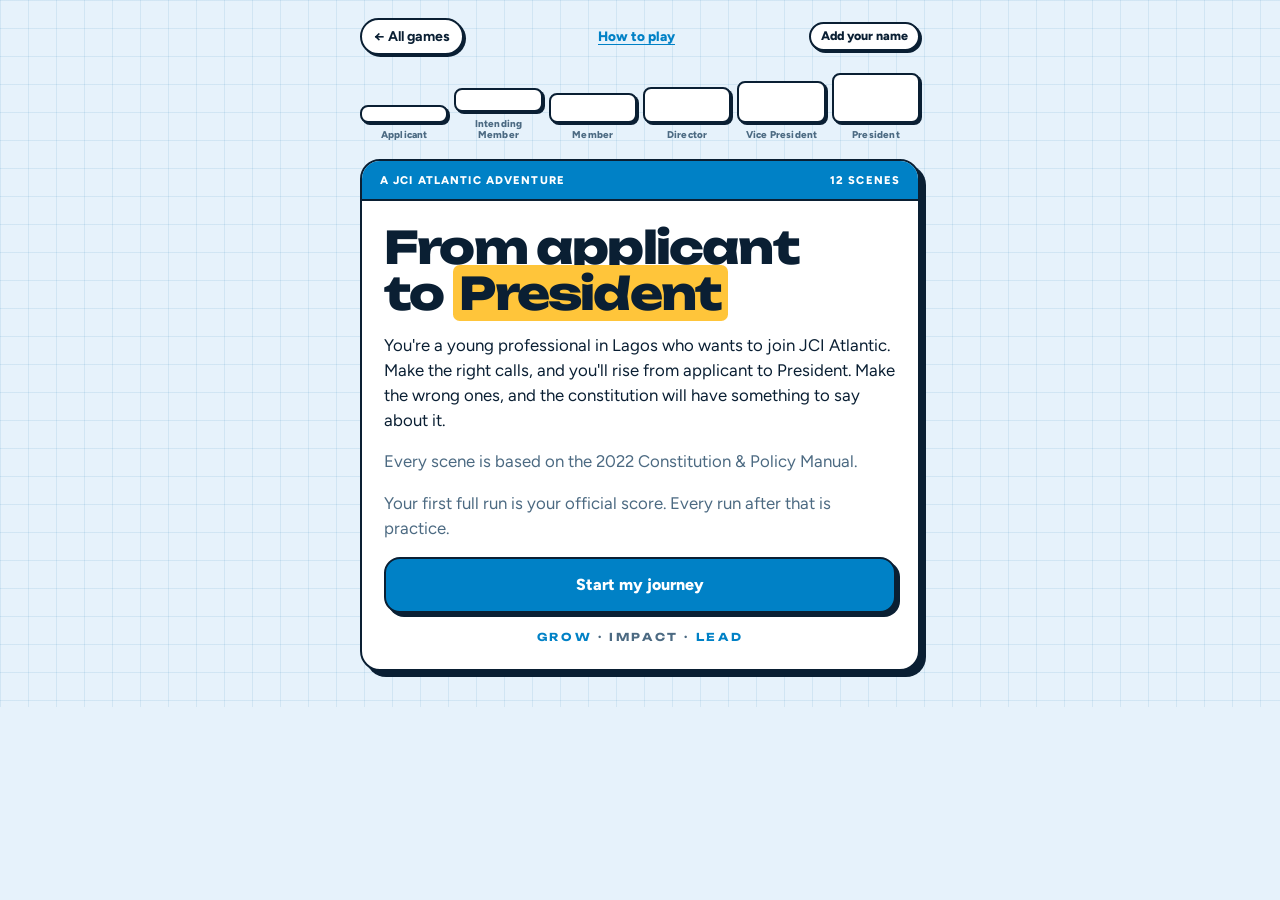
==== commit 1e325bd5: "How to play card for Swipe and Road to President Same reopenable rules card as the crossword, from a" ====
--- a/site/adventure.html
+++ b/site/adventure.html
@@ -54,8 +54,21 @@
 <div class="app">
   <div class="hud">
     <a class="back" href="index.html">← All games</a>
+    <button type="button" class="linkbtn" id="howtoOpen" aria-expanded="false" aria-controls="howto">How to play</button>
     <div class="player" id="player"></div>
     <div class="slips" id="slips" hidden>Slip-ups <span id="slipN">0</span></div>
+  </div>
+  <div class="howto" id="howto" hidden>
+    <div class="howto-head"><b>How to play</b><button type="button" class="x" data-close aria-label="Close how to play">✕</button></div>
+    <ul>
+      <li><b>You play a new member</b> rising from applicant to President of JCI Atlantic, across 12 scenes.</li>
+      <li><b>Each scene gives you three choices.</b> Pick what the constitution says you should do.</li>
+      <li><b>A wrong choice is a slip-up.</b> You'll see what the constitution says, then rewind the scene and choose again.</li>
+      <li><b>Scoring:</b> fewer slip-ups is better. Ties on the leaderboard go to the faster time.</li>
+      <li><b>Official run:</b> only your first full run counts for the leaderboard. Every run after that is practice.</li>
+      <li><b>Leaving mid-run?</b> Your official run waits for you and continues where you stopped.</li>
+    </ul>
+    <button type="button" class="btn main" data-close>Got it</button>
   </div>
   <div class="ladder" id="ladder"></div>
   <main id="view"></main>
@@ -63,6 +76,7 @@
 <script src="player.js"></script>
 <script>
 JCIPlayer.chip(document.getElementById("player"));
+JCIPlayer.howto({card:"howto",open:"howtoOpen"});
 const STAGES=["Applicant","Intending Member","Member","Director","Vice President","President"];
 const $=id=>document.getElementById(id);
 const view=$("view");
--- a/site/theme.css
+++ b/site/theme.css
@@ -104,3 +104,12 @@
 .saved b{color:var(--ink);font-family:var(--display)}
 .saved a{color:var(--blue);font-weight:800}
 .board-link{display:block;text-align:center;text-decoration:none}
+
+/* "How to play" link + rules card (all games) */
+.linkbtn{border:0;background:none;color:var(--blue);font-weight:800;font-size:.85rem;text-decoration:underline;text-underline-offset:3px;padding:2px 0}
+.howto{background:var(--surface);border:2.5px solid var(--border);border-radius:16px;box-shadow:4px 4px 0 var(--shade);padding:14px 16px;display:flex;flex-direction:column;gap:10px}
+.howto-head{display:flex;justify-content:space-between;align-items:center}
+.howto-head b{font-family:var(--display);font-weight:800;letter-spacing:-.02em}
+.howto .x{border:2px solid var(--border);background:var(--surface);color:var(--ink);border-radius:50%;width:30px;height:30px;font-weight:800}
+.howto ul{margin:0;padding-left:1.1em;display:flex;flex-direction:column;gap:6px;font-size:.92rem}
+.howto .btn{align-self:flex-start}
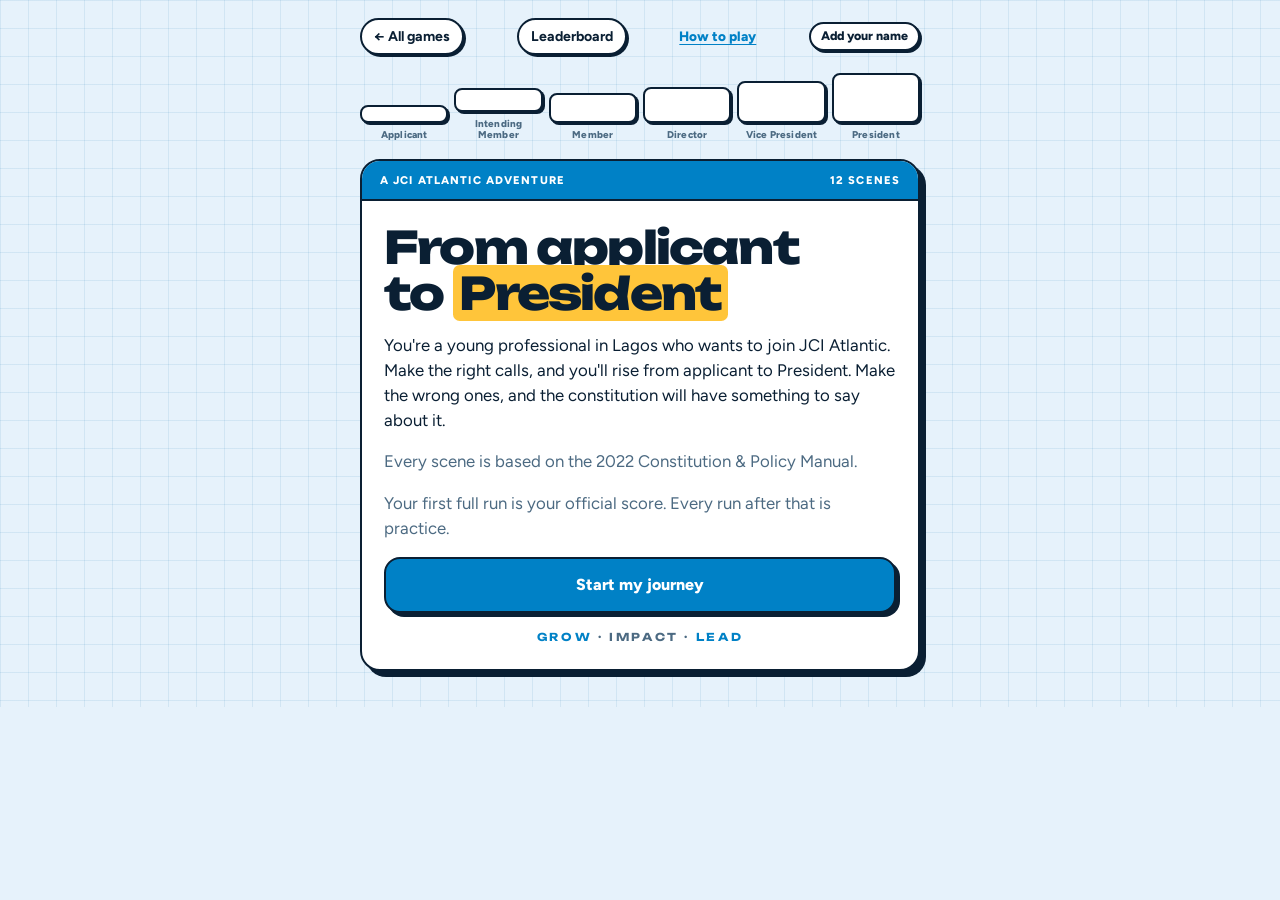
==== commit 4ebd2627: "Leaderboard link in every game, and a play link back - Swipe, Road to President and the word games g" ====
--- a/site/adventure.html
+++ b/site/adventure.html
@@ -54,6 +54,7 @@
 <div class="app">
   <div class="hud">
     <a class="back" href="index.html">← All games</a>
+    <a class="back" href="leaderboard.html#adventure">Leaderboard</a>
     <button type="button" class="linkbtn" id="howtoOpen" aria-expanded="false" aria-controls="howto">How to play</button>
     <div class="player" id="player"></div>
     <div class="slips" id="slips" hidden>Slip-ups <span id="slipN">0</span></div>
